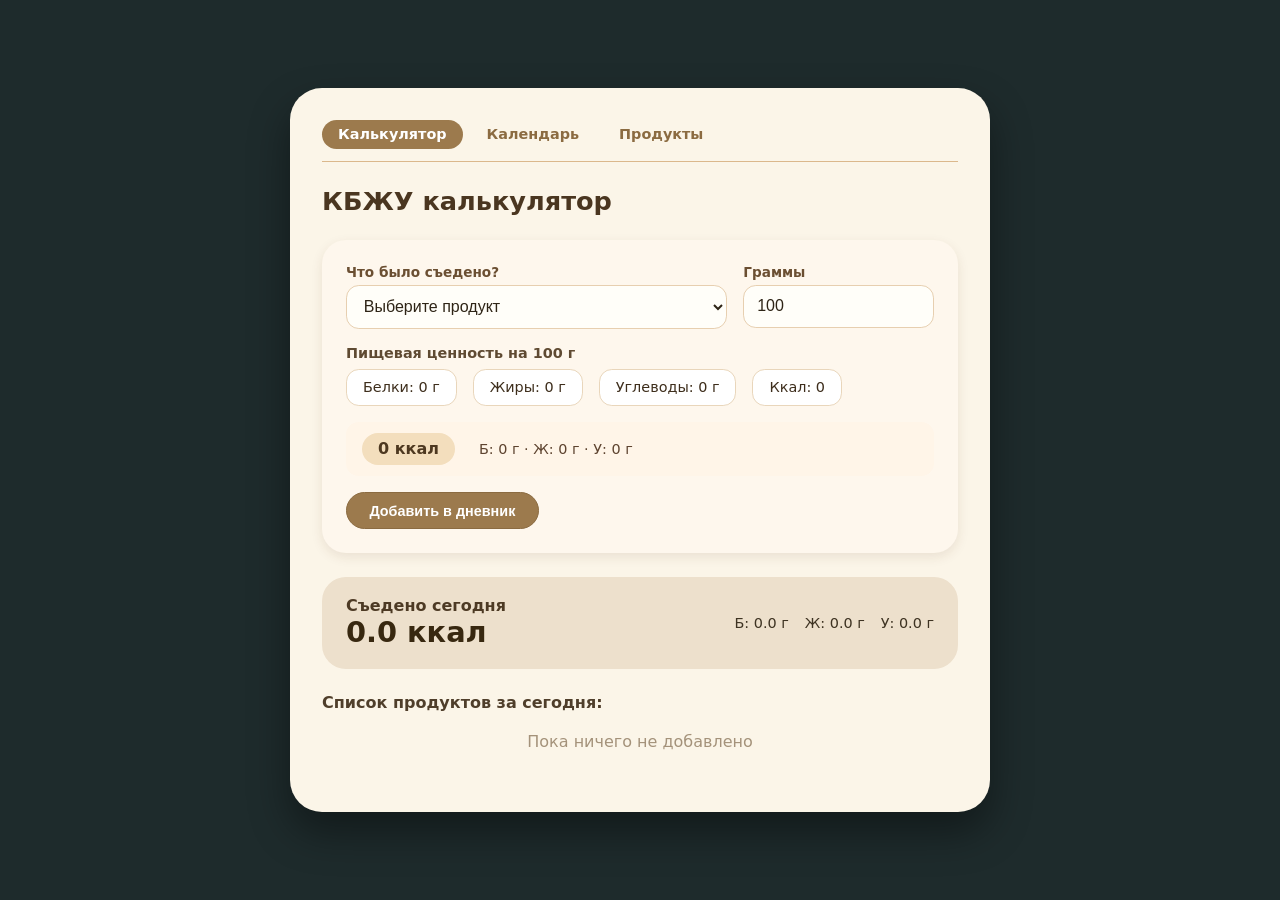
==== index.html @ faefd70e "Add files via upload" ====
﻿<!DOCTYPE html>
<html lang="ru">
<head>
    <meta charset="UTF-8">
    <meta name="viewport" content="width=device-width, initial-scale=1.0">
    <title>Калькулятор КБЖУ</title>
    <link rel="stylesheet" href="styles.css">
</head>
<body>
    <div class="card">
        <div class="nav">
            <a href="index.html" class="nav-link active">Калькулятор</a>
            <a href="calendar.html" class="nav-link">Календарь</a>
            <a href="products.html" class="nav-link">Продукты</a>
        </div>

        <h1>КБЖУ калькулятор</h1>

        <div class="input-panel">
            <div class="food-row">
                <div class="food-name">
                    <label>Что было съедено?</label>
                    <select id="foodSelect">
                        <option value="">Выберите продукт</option>
                    </select>
                </div>
                <div class="food-grams">
                    <label>Граммы</label>
                    <input type="number" id="gramsInput" placeholder="100" value="100" min="1" step="any">
                </div>
            </div>

            <div class="macro-section-title">Пищевая ценность на 100 г</div>
            <div class="macro-display">
                <div class="macro-item-display">
                    <span>Белки: </span><span id="proteinPer100">0</span> г
                </div>
                <div class="macro-item-display">
                    <span>Жиры: </span><span id="fatPer100">0</span> г
                </div>
                <div class="macro-item-display">
                    <span>Углеводы: </span><span id="carbsPer100">0</span> г
                </div>
                <div class="macro-item-display">
                    <span>Ккал: </span><span id="kcalPer100">0</span>
                </div>
            </div>

            <div class="current-calculation">
                <div class="kcal-badge">
                    <span id="calculatedKcal">0</span> ккал
                </div>
                <div class="macro-summary">
                    Б: <span id="calculatedProtein">0</span> г ·
                    Ж: <span id="calculatedFat">0</span> г ·
                    У: <span id="calculatedCarbs">0</span> г
                </div>
            </div>

            <div class="action-buttons">
                <button class="btn btn-primary" id="addFoodBtn">Добавить в дневник</button>
            </div>
        </div>

        <div class="summary">
            <div>
                <div class="summary-title">Съедено сегодня</div>
                <div class="total-kcal" id="totalKcalDisplay">0 ккал</div>
            </div>
            <div class="total-macros">
                <div>Б: <span id="totalProtein">0</span> г</div>
                <div>Ж: <span id="totalFat">0</span> г</div>
                <div>У: <span id="totalCarbs">0</span> г</div>
            </div>
        </div>

        <div class="history-title">Список продуктов за сегодня:</div>
        <div class="history-list" id="historyContainer">
            <div class="empty-history">Пока ничего не добавлено</div>
        </div>
    </div>

    <script src="script.js"></script>
</body>
</html>
---- styles.css ----
﻿* {
    margin: 0;
    padding: 0;
    box-sizing: border-box;
}

body {
    background: #1e2b2c;
    font-family: 'Segoe UI', Roboto, system-ui, sans-serif;
    min-height: 100vh;
    display: flex;
    justify-content: center;
    align-items: center;
    padding: 20px;
}

.card {
    max-width: 700px;
    width: 100%;
    background: #fbf5e8;
    border-radius: 2rem;
    box-shadow: 0 20px 40px rgba(0, 0, 0, 0.4);
    padding: 2rem;
}

.nav {
    display: flex;
    gap: 0.5rem;
    margin-bottom: 1.5rem;
    border-bottom: 1px solid #dbb88c;
    padding-bottom: 0.8rem;
}

.nav-link {
    text-decoration: none;
    color: #8b6b41;
    padding: 0.4rem 1rem;
    border-radius: 1.5rem;
    font-weight: 600;
    font-size: 0.9rem;
}

    .nav-link.active {
        background: #9c7a4d;
        color: white;
    }

    .nav-link:hover:not(.active) {
        background: #f4e5d2;
    }

h1 {
    font-size: 1.6rem;
    color: #4a3620;
    margin-bottom: 1.5rem;
}

.input-panel {
    background: #fef7ed;
    border-radius: 1.5rem;
    padding: 1.5rem;
    margin-bottom: 1.5rem;
    box-shadow: 0 4px 12px rgba(90, 50, 20, 0.1);
}

.food-row {
    display: flex;
    gap: 1rem;
    margin-bottom: 1rem;
}

.food-name {
    flex: 2;
}

.food-grams {
    flex: 1;
}

label {
    display: block;
    font-weight: 600;
    font-size: 0.85rem;
    color: #6b4f32;
    margin-bottom: 0.3rem;
}

input, select {
    background: #fffef9;
    border: 1px solid #e7cfb0;
    border-radius: 0.8rem;
    padding: 0.7rem 0.8rem;
    font-size: 1rem;
    width: 100%;
    outline: none;
    color: #2e2416;
}

select {
    cursor: pointer;
}

    input:focus, select:focus {
        border-color: #b28b5e;
        box-shadow: 0 0 0 2px rgba(180, 130, 70, 0.2);
    }

.macro-section-title {
    font-weight: 600;
    font-size: 0.9rem;
    color: #5f4a32;
    margin-bottom: 0.5rem;
}

.macro-display {
    display: flex;
    gap: 1rem;
    margin-bottom: 1rem;
    flex-wrap: wrap;
}

.macro-item-display {
    background: #ffffff;
    border-radius: 0.8rem;
    padding: 0.6rem 1rem;
    border: 1px solid #e9d6bb;
    font-size: 0.9rem;
    color: #3e2e1c;
}

.current-calculation {
    background: #fff5e8;
    border-radius: 0.8rem;
    padding: 0.7rem 1rem;
    margin: 1rem 0;
    display: flex;
    align-items: center;
    gap: 1.5rem;
}

.kcal-badge {
    background: #f3debd;
    border-radius: 2rem;
    padding: 0.4rem 1rem;
    font-weight: 700;
    color: #4d3820;
}

.macro-summary {
    font-size: 0.9rem;
    color: #5e4430;
}

.action-buttons {
    display: flex;
    gap: 0.8rem;
    margin-top: 1rem;
}

.btn {
    background: #faf3e9;
    border: 1px solid #c9aa7a;
    padding: 0.6rem 1.4rem;
    border-radius: 2rem;
    font-weight: 600;
    color: #4a3927;
    cursor: pointer;
    font-size: 0.9rem;
    white-space: nowrap;
}

.btn-primary {
    background: #9c7a4d;
    border-color: #8b6b41;
    color: white;
}

.btn:hover {
    background: #f4e5d2;
}

.btn-primary:hover {
    background: #b39260;
}

.summary {
    background: #ede0cc;
    border-radius: 1.5rem;
    padding: 1.2rem 1.5rem;
    display: flex;
    justify-content: space-between;
    align-items: center;
    margin-bottom: 1.5rem;
}

.summary-title {
    font-weight: 600;
    color: #4d3a24;
}

.total-kcal {
    font-size: 1.8rem;
    font-weight: 700;
    color: #382810;
}

.total-macros {
    display: flex;
    gap: 1rem;
    color: #3e3322;
    font-size: 0.9rem;
}

.history-title {
    font-weight: 600;
    color: #4f3e2a;
    margin-bottom: 0.5rem;
}

.history-list {
    max-height: 250px;
    overflow-y: auto;
    margin-bottom: 1rem;
}

.history-item {
    display: flex;
    justify-content: space-between;
    align-items: center;
    background: #fffbf5;
    border-radius: 0.8rem;
    padding: 0.5rem 1rem;
    margin-bottom: 0.4rem;
    border: 1px solid #e7d0ad;
    font-size: 0.9rem;
}

.empty-history {
    color: #a4927a;
    padding: 0.8rem;
    text-align: center;
}

.remove-btn {
    background: none;
    border: none;
    color: #aa6f4a;
    font-weight: bold;
    font-size: 1.1rem;
    cursor: pointer;
    padding: 0 0.3rem;
}

    .remove-btn:hover {
        color: #b34b2c;
    }

.calendar-controls {
    display: flex;
    align-items: center;
    gap: 0.5rem;
    margin-bottom: 1.5rem;
}

    .calendar-controls input[type="date"] {
        flex: 1;
        max-width: 200px;
    }

.product-form {
    display: flex;
    flex-direction: column;
    gap: 0.8rem;
}

.form-row {
    display: flex;
    flex-direction: column;
}

.form-row-inline {
    display: flex;
    gap: 0.8rem;
}

    .form-row-inline > div {
        flex: 1;
    }
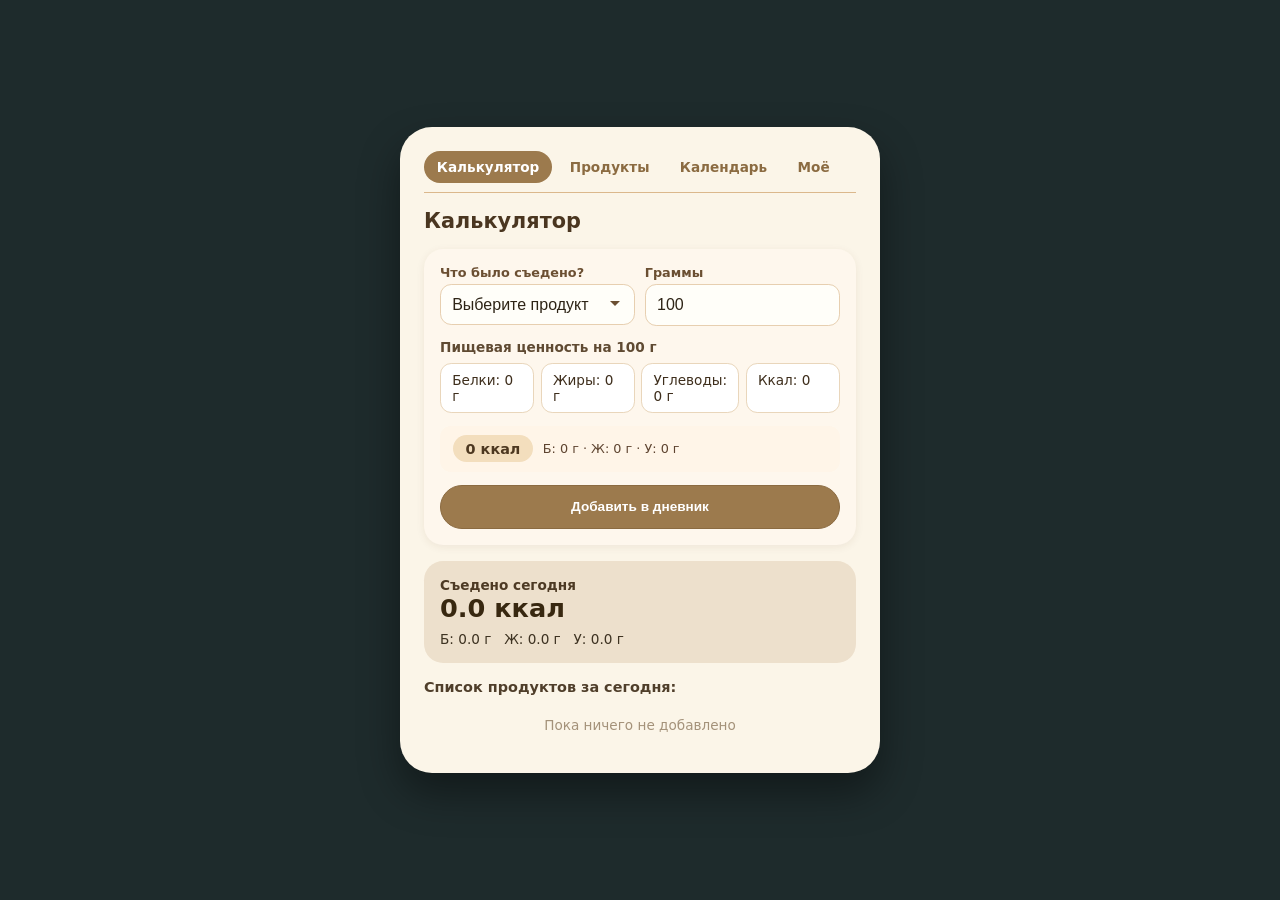
==== commit 3b9921b4: "Add files via upload" ====
--- a/index.html
+++ b/index.html
@@ -10,11 +10,12 @@
     <div class="card">
         <div class="nav">
             <a href="index.html" class="nav-link active">Калькулятор</a>
+            <a href="products.html" class="nav-link">Продукты</a>
             <a href="calendar.html" class="nav-link">Календарь</a>
-            <a href="products.html" class="nav-link">Продукты</a>
+            <a href="my.html" class="nav-link">Моё</a>
         </div>
 
-        <h1>КБЖУ калькулятор</h1>
+        <h1>Калькулятор</h1>
 
         <div class="input-panel">
             <div class="food-row">
@@ -62,10 +63,11 @@
             </div>
         </div>
 
-        <div class="summary">
+        <div class="summary" id="todaySummary">
             <div>
                 <div class="summary-title">Съедено сегодня</div>
                 <div class="total-kcal" id="totalKcalDisplay">0 ккал</div>
+                <div class="goal-indicator" id="goalIndicator" style="display:none;"></div>
             </div>
             <div class="total-macros">
                 <div>Б: <span id="totalProtein">0</span> г</div>
--- a/styles.css
+++ b/styles.css
@@ -2,42 +2,48 @@
     margin: 0;
     padding: 0;
     box-sizing: border-box;
+    -webkit-tap-highlight-color: transparent;
 }
 
 body {
     background: #1e2b2c;
-    font-family: 'Segoe UI', Roboto, system-ui, sans-serif;
+    font-family: 'Segoe UI', Roboto, system-ui, -apple-system, sans-serif;
     min-height: 100vh;
     display: flex;
     justify-content: center;
-    align-items: center;
-    padding: 20px;
+    align-items: flex-start;
+    padding: 0;
+    margin: 0;
 }
 
 .card {
-    max-width: 700px;
+    max-width: 100%;
     width: 100%;
+    min-height: 100vh;
     background: #fbf5e8;
-    border-radius: 2rem;
-    box-shadow: 0 20px 40px rgba(0, 0, 0, 0.4);
-    padding: 2rem;
+    padding: 1rem 1rem 2rem 1rem;
 }
 
 .nav {
     display: flex;
-    gap: 0.5rem;
-    margin-bottom: 1.5rem;
+    gap: 0.3rem;
+    margin-bottom: 1rem;
+    padding-bottom: 0.6rem;
     border-bottom: 1px solid #dbb88c;
-    padding-bottom: 0.8rem;
+    overflow-x: auto;
+    -webkit-overflow-scrolling: touch;
+    flex-wrap: nowrap;
 }
 
 .nav-link {
     text-decoration: none;
     color: #8b6b41;
-    padding: 0.4rem 1rem;
+    padding: 0.5rem 0.8rem;
     border-radius: 1.5rem;
     font-weight: 600;
-    font-size: 0.9rem;
+    font-size: 0.85rem;
+    white-space: nowrap;
+    flex-shrink: 0;
 }
 
     .nav-link.active {
@@ -45,58 +51,61 @@
         color: white;
     }
 
-    .nav-link:hover:not(.active) {
-        background: #f4e5d2;
-    }
-
 h1 {
-    font-size: 1.6rem;
+    font-size: 1.3rem;
     color: #4a3620;
-    margin-bottom: 1.5rem;
+    margin-bottom: 1rem;
 }
 
 .input-panel {
     background: #fef7ed;
-    border-radius: 1.5rem;
-    padding: 1.5rem;
-    margin-bottom: 1.5rem;
-    box-shadow: 0 4px 12px rgba(90, 50, 20, 0.1);
+    border-radius: 1.2rem;
+    padding: 1rem;
+    margin-bottom: 1rem;
+    box-shadow: 0 2px 8px rgba(90, 50, 20, 0.08);
 }
 
 .food-row {
     display: flex;
-    gap: 1rem;
-    margin-bottom: 1rem;
+    flex-direction: column;
+    gap: 0.6rem;
+    margin-bottom: 0.8rem;
 }
 
 .food-name {
-    flex: 2;
+    width: 100%;
 }
 
 .food-grams {
-    flex: 1;
+    width: 100%;
 }
 
 label {
     display: block;
     font-weight: 600;
-    font-size: 0.85rem;
+    font-size: 0.8rem;
     color: #6b4f32;
-    margin-bottom: 0.3rem;
+    margin-bottom: 0.2rem;
 }
 
 input, select {
     background: #fffef9;
     border: 1px solid #e7cfb0;
-    border-radius: 0.8rem;
-    padding: 0.7rem 0.8rem;
+    border-radius: 0.7rem;
+    padding: 0.7rem 0.7rem;
     font-size: 1rem;
     width: 100%;
     outline: none;
     color: #2e2416;
+    -webkit-appearance: none;
+    appearance: none;
 }
 
 select {
+    background-image: url("data:image/svg+xml,%3Csvg xmlns='http://www.w3.org/2000/svg' width='12' height='12' viewBox='0 0 12 12'%3E%3Cpath fill='%236b4f32' d='M6 8L1 3h10z'/%3E%3C/svg%3E");
+    background-repeat: no-repeat;
+    background-position: right 0.8rem center;
+    padding-right: 2rem;
     cursor: pointer;
 }
 
@@ -107,66 +116,74 @@
 
 .macro-section-title {
     font-weight: 600;
-    font-size: 0.9rem;
+    font-size: 0.85rem;
     color: #5f4a32;
     margin-bottom: 0.5rem;
 }
 
 .macro-display {
-    display: flex;
-    gap: 1rem;
-    margin-bottom: 1rem;
-    flex-wrap: wrap;
+    display: grid;
+    grid-template-columns: 1fr 1fr;
+    gap: 0.4rem;
+    margin-bottom: 0.8rem;
 }
 
 .macro-item-display {
     background: #ffffff;
-    border-radius: 0.8rem;
-    padding: 0.6rem 1rem;
+    border-radius: 0.7rem;
+    padding: 0.5rem 0.7rem;
     border: 1px solid #e9d6bb;
-    font-size: 0.9rem;
+    font-size: 0.85rem;
     color: #3e2e1c;
 }
 
 .current-calculation {
     background: #fff5e8;
-    border-radius: 0.8rem;
-    padding: 0.7rem 1rem;
-    margin: 1rem 0;
-    display: flex;
+    border-radius: 0.7rem;
+    padding: 0.6rem 0.8rem;
+    margin: 0.8rem 0;
+    display: flex;
+    flex-wrap: wrap;
     align-items: center;
-    gap: 1.5rem;
+    gap: 0.6rem;
 }
 
 .kcal-badge {
     background: #f3debd;
-    border-radius: 2rem;
-    padding: 0.4rem 1rem;
+    border-radius: 1.5rem;
+    padding: 0.35rem 0.8rem;
     font-weight: 700;
+    font-size: 0.9rem;
     color: #4d3820;
 }
 
 .macro-summary {
-    font-size: 0.9rem;
+    font-size: 0.8rem;
     color: #5e4430;
 }
 
 .action-buttons {
     display: flex;
-    gap: 0.8rem;
-    margin-top: 1rem;
+    gap: 0.5rem;
+    margin-top: 0.8rem;
 }
 
 .btn {
     background: #faf3e9;
     border: 1px solid #c9aa7a;
-    padding: 0.6rem 1.4rem;
-    border-radius: 2rem;
+    padding: 0.65rem 1rem;
+    border-radius: 1.5rem;
     font-weight: 600;
     color: #4a3927;
     cursor: pointer;
-    font-size: 0.9rem;
+    font-size: 0.85rem;
     white-space: nowrap;
+    flex: 1;
+    text-align: center;
+    min-height: 44px;
+    display: flex;
+    align-items: center;
+    justify-content: center;
 }
 
 .btn-primary {
@@ -175,102 +192,128 @@
     color: white;
 }
 
-.btn:hover {
-    background: #f4e5d2;
-}
-
-.btn-primary:hover {
-    background: #b39260;
+.btn:active {
+    opacity: 0.8;
+    transform: scale(0.97);
+}
+
+.btn-primary:active {
+    background: #8a6a3f;
 }
 
 .summary {
     background: #ede0cc;
-    border-radius: 1.5rem;
-    padding: 1.2rem 1.5rem;
-    display: flex;
-    justify-content: space-between;
-    align-items: center;
-    margin-bottom: 1.5rem;
+    border-radius: 1.2rem;
+    padding: 1rem;
+    display: flex;
+    flex-direction: column;
+    gap: 0.5rem;
+    margin-bottom: 1rem;
 }
 
 .summary-title {
     font-weight: 600;
+    font-size: 0.85rem;
     color: #4d3a24;
 }
 
 .total-kcal {
-    font-size: 1.8rem;
+    font-size: 1.6rem;
     font-weight: 700;
     color: #382810;
 }
 
 .total-macros {
     display: flex;
-    gap: 1rem;
+    gap: 0.8rem;
     color: #3e3322;
+    font-size: 0.85rem;
+    flex-wrap: wrap;
+}
+
+.history-title {
+    font-weight: 600;
     font-size: 0.9rem;
-}
-
-.history-title {
-    font-weight: 600;
     color: #4f3e2a;
-    margin-bottom: 0.5rem;
+    margin-bottom: 0.4rem;
 }
 
 .history-list {
-    max-height: 250px;
+    max-height: 300px;
     overflow-y: auto;
-    margin-bottom: 1rem;
+    -webkit-overflow-scrolling: touch;
 }
 
 .history-item {
     display: flex;
     justify-content: space-between;
-    align-items: center;
+    align-items: flex-start;
     background: #fffbf5;
-    border-radius: 0.8rem;
-    padding: 0.5rem 1rem;
+    border-radius: 0.7rem;
+    padding: 0.6rem 0.8rem;
     margin-bottom: 0.4rem;
     border: 1px solid #e7d0ad;
-    font-size: 0.9rem;
-}
+    font-size: 0.85rem;
+    gap: 0.5rem;
+}
+
+    .history-item small {
+        font-size: 0.75rem;
+        color: #6b5a44;
+    }
 
 .empty-history {
     color: #a4927a;
-    padding: 0.8rem;
+    padding: 1rem;
     text-align: center;
+    font-size: 0.85rem;
 }
 
 .remove-btn {
-    background: none;
+    background: #e74c3c;
     border: none;
-    color: #aa6f4a;
+    color: white;
     font-weight: bold;
-    font-size: 1.1rem;
+    font-size: 1rem;
     cursor: pointer;
-    padding: 0 0.3rem;
-}
-
-    .remove-btn:hover {
+    padding: 0.4rem 0.7rem;
+    min-height: 44px;
+    min-width: 44px;
+    display: flex;
+    align-items: center;
+    justify-content: center;
+    flex-shrink: 0;
+    border-radius: 0.6rem;
+}
+
+    .remove-btn:active {
         color: #b34b2c;
     }
 
 .calendar-controls {
     display: flex;
     align-items: center;
-    gap: 0.5rem;
-    margin-bottom: 1.5rem;
+    gap: 0.4rem;
+    margin-bottom: 1rem;
+    flex-wrap: wrap;
 }
 
     .calendar-controls input[type="date"] {
         flex: 1;
-        max-width: 200px;
+        min-width: 120px;
+        max-width: none;
+    }
+
+    .calendar-controls .btn {
+        flex: 0;
+        min-width: 44px;
+        padding: 0.65rem 0.8rem;
     }
 
 .product-form {
     display: flex;
     flex-direction: column;
-    gap: 0.8rem;
+    gap: 0.6rem;
 }
 
 .form-row {
@@ -280,9 +323,89 @@
 
 .form-row-inline {
     display: flex;
-    gap: 0.8rem;
+    gap: 0.5rem;
 }
 
     .form-row-inline > div {
         flex: 1;
     }
+
+hr {
+    border: 0.5px solid #ddc7a8;
+    margin: 0.8rem 0;
+}
+
+@media (min-width: 500px) {
+    body {
+        padding: 16px;
+        align-items: center;
+    }
+
+    .card {
+        max-width: 480px;
+        min-height: auto;
+        border-radius: 2rem;
+        box-shadow: 0 20px 40px rgba(0, 0, 0, 0.4);
+        padding: 1.5rem;
+    }
+
+    .food-row {
+        flex-direction: row;
+    }
+
+    .macro-display {
+        grid-template-columns: 1fr 1fr 1fr 1fr;
+    }
+}
+.progress-item {
+    margin-bottom: 0.8rem;
+}
+
+.progress-label {
+    font-weight: 600;
+    font-size: 0.8rem;
+    color: #5f4a32;
+    margin-bottom: 0.2rem;
+}
+
+.progress-bar-bg {
+    background: #e9d6bb;
+    border-radius: 1rem;
+    height: 14px;
+    overflow: hidden;
+}
+
+.progress-bar-fill {
+    height: 100%;
+    background: #27ae60;
+    border-radius: 1rem;
+    transition: width 0.3s ease;
+    max-width: 100%;
+}
+
+    .progress-bar-fill.protein-fill {
+        background: #3498db;
+    }
+
+    .progress-bar-fill.fat-fill {
+        background: #e67e22;
+    }
+
+    .progress-bar-fill.carbs-fill {
+        background: #9b59b6;
+    }
+
+.progress-text {
+    font-size: 0.75rem;
+    color: #6b5a44;
+    margin-top: 0.1rem;
+    text-align: right;
+}
+.goal-indicator {
+    font-size: 0.75rem;
+    font-weight: 700;
+    padding: 0.2rem 0.6rem;
+    border-radius: 1rem;
+    margin-top: 0.3rem;
+    display: inline-block;
+}
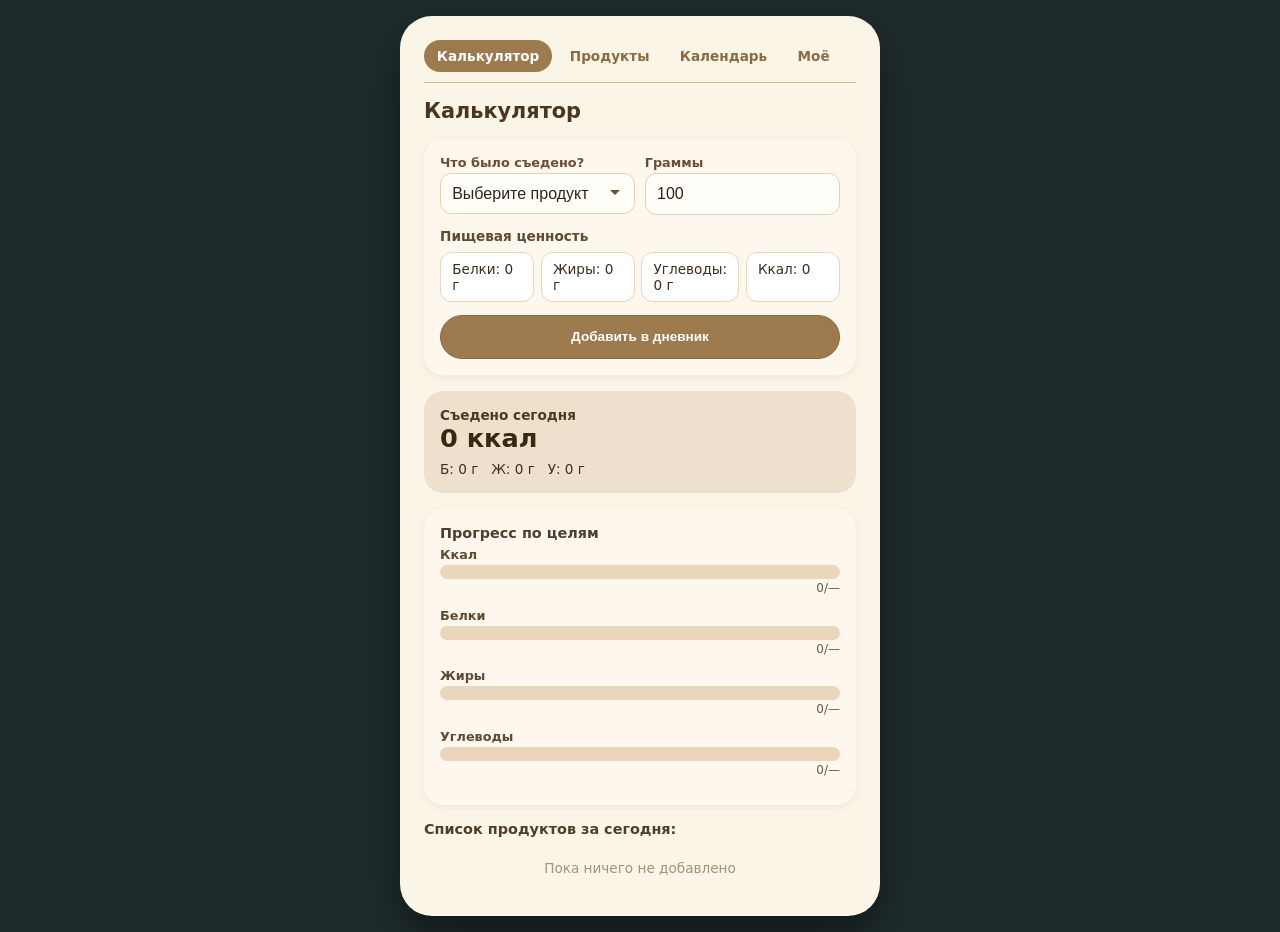
==== commit 00ccc973: "Update index.html" ====
--- a/index.html
+++ b/index.html
@@ -1,4 +1,4 @@
-﻿<!DOCTYPE html>
+<!DOCTYPE html>
 <html lang="ru">
 <head>
     <meta charset="UTF-8">
@@ -31,7 +31,7 @@
                 </div>
             </div>
 
-            <div class="macro-section-title">Пищевая ценность на 100 г</div>
+            <div class="macro-section-title">Пищевая ценность</div>
             <div class="macro-display">
                 <div class="macro-item-display">
                     <span>Белки: </span><span id="proteinPer100">0</span> г
@@ -44,17 +44,6 @@
                 </div>
                 <div class="macro-item-display">
                     <span>Ккал: </span><span id="kcalPer100">0</span>
-                </div>
-            </div>
-
-            <div class="current-calculation">
-                <div class="kcal-badge">
-                    <span id="calculatedKcal">0</span> ккал
-                </div>
-                <div class="macro-summary">
-                    Б: <span id="calculatedProtein">0</span> г ·
-                    Ж: <span id="calculatedFat">0</span> г ·
-                    У: <span id="calculatedCarbs">0</span> г
                 </div>
             </div>
 
@@ -76,6 +65,42 @@
             </div>
         </div>
 
+        <div class="input-panel progress-compact" id="progressPanel">
+            <div class="history-title">Прогресс по целям</div>
+
+            <div class="progress-item progress-item-sm">
+                <div class="progress-label">Ккал</div>
+                <div class="progress-bar-bg progress-bar-bg-sm">
+                    <div class="progress-bar-fill" id="kcalProgress" style="width:0%"></div>
+                </div>
+                <div class="progress-text"><span id="kcalProgressText">0</span>/<span id="goalKcalDisplay">—</span></div>
+            </div>
+
+            <div class="progress-item progress-item-sm">
+                <div class="progress-label">Белки</div>
+                <div class="progress-bar-bg progress-bar-bg-sm">
+                    <div class="progress-bar-fill protein-fill" id="proteinProgress" style="width:0%"></div>
+                </div>
+                <div class="progress-text"><span id="proteinProgressText">0</span>/<span id="goalProteinDisplay">—</span></div>
+            </div>
+
+            <div class="progress-item progress-item-sm">
+                <div class="progress-label">Жиры</div>
+                <div class="progress-bar-bg progress-bar-bg-sm">
+                    <div class="progress-bar-fill fat-fill" id="fatProgress" style="width:0%"></div>
+                </div>
+                <div class="progress-text"><span id="fatProgressText">0</span>/<span id="goalFatDisplay">—</span></div>
+            </div>
+
+            <div class="progress-item progress-item-sm">
+                <div class="progress-label">Углеводы</div>
+                <div class="progress-bar-bg progress-bar-bg-sm">
+                    <div class="progress-bar-fill carbs-fill" id="carbsProgress" style="width:0%"></div>
+                </div>
+                <div class="progress-text"><span id="carbsProgressText">0</span>/<span id="goalCarbsDisplay">—</span></div>
+            </div>
+        </div>
+
         <div class="history-title">Список продуктов за сегодня:</div>
         <div class="history-list" id="historyContainer">
             <div class="empty-history">Пока ничего не добавлено</div>
@@ -84,4 +109,4 @@
 
     <script src="script.js"></script>
 </body>
-</html>+</html>
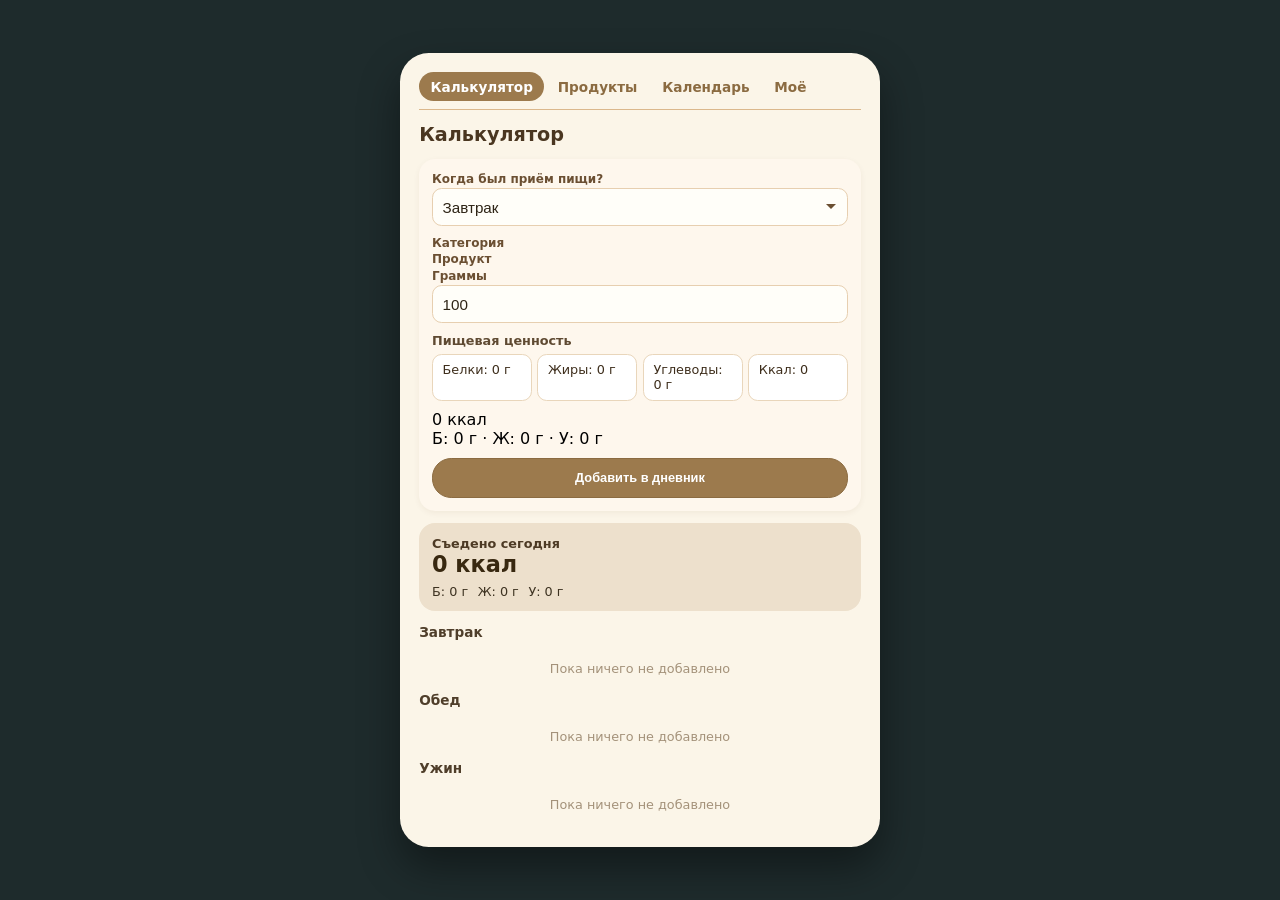
==== commit 78cb7a52: "Update index.html" ====
--- a/index.html
+++ b/index.html
@@ -20,11 +20,22 @@
         <div class="input-panel">
             <div class="food-row">
                 <div class="food-name">
-                    <label>Что было съедено?</label>
-                    <select id="foodSelect">
-                        <option value="">Выберите продукт</option>
+                    <label>Когда был приём пищи?</label>
+                    <select id="mealTypeSelect">
+                        <option value="breakfast">Завтрак</option>
+                        <option value="lunch">Обед</option>
+                        <option value="dinner">Ужин</option>
                     </select>
                 </div>
+            </div>
+
+            <label>Категория</label>
+            <div class="tabs" id="tabsContainer"></div>
+
+            <label>Продукт</label>
+            <div class="product-list" id="productList"></div>
+
+            <div class="food-row">
                 <div class="food-grams">
                     <label>Граммы</label>
                     <input type="number" id="gramsInput" placeholder="100" value="100" min="1" step="any">
@@ -47,6 +58,17 @@
                 </div>
             </div>
 
+            <div class="current-calculation">
+                <div class="kcal-badge">
+                    <span id="calculatedKcal">0</span> ккал
+                </div>
+                <div class="macro-summary">
+                    Б: <span id="calculatedProtein">0</span> г ·
+                    Ж: <span id="calculatedFat">0</span> г ·
+                    У: <span id="calculatedCarbs">0</span> г
+                </div>
+            </div>
+
             <div class="action-buttons">
                 <button class="btn btn-primary" id="addFoodBtn">Добавить в дневник</button>
             </div>
@@ -65,44 +87,50 @@
             </div>
         </div>
 
-        <div class="input-panel progress-compact" id="progressPanel">
+        <div class="input-panel" id="progressPanel" style="display:none;">
             <div class="history-title">Прогресс по целям</div>
-
-            <div class="progress-item progress-item-sm">
-                <div class="progress-label">Ккал</div>
-                <div class="progress-bar-bg progress-bar-bg-sm">
-                    <div class="progress-bar-fill" id="kcalProgress" style="width:0%"></div>
+            <div class="progress-item">
+                <div class="progress-label">Калории</div>
+                <div class="progress-bar-bg">
+                    <div class="progress-bar-fill" id="indexKcalProgress" style="width:0%"></div>
                 </div>
-                <div class="progress-text"><span id="kcalProgressText">0</span>/<span id="goalKcalDisplay">—</span></div>
+                <div class="progress-text"><span id="indexKcalProgressText">0</span> / <span id="indexGoalKcalDisplay">—</span> ккал</div>
             </div>
-
-            <div class="progress-item progress-item-sm">
+            <div class="progress-item">
                 <div class="progress-label">Белки</div>
-                <div class="progress-bar-bg progress-bar-bg-sm">
-                    <div class="progress-bar-fill protein-fill" id="proteinProgress" style="width:0%"></div>
+                <div class="progress-bar-bg">
+                    <div class="progress-bar-fill protein-fill" id="indexProteinProgress" style="width:0%"></div>
                 </div>
-                <div class="progress-text"><span id="proteinProgressText">0</span>/<span id="goalProteinDisplay">—</span></div>
+                <div class="progress-text"><span id="indexProteinProgressText">0</span> / <span id="indexGoalProteinDisplay">—</span> г</div>
             </div>
-
-            <div class="progress-item progress-item-sm">
+            <div class="progress-item">
                 <div class="progress-label">Жиры</div>
-                <div class="progress-bar-bg progress-bar-bg-sm">
-                    <div class="progress-bar-fill fat-fill" id="fatProgress" style="width:0%"></div>
+                <div class="progress-bar-bg">
+                    <div class="progress-bar-fill fat-fill" id="indexFatProgress" style="width:0%"></div>
                 </div>
-                <div class="progress-text"><span id="fatProgressText">0</span>/<span id="goalFatDisplay">—</span></div>
+                <div class="progress-text"><span id="indexFatProgressText">0</span> / <span id="indexGoalFatDisplay">—</span> г</div>
             </div>
-
-            <div class="progress-item progress-item-sm">
+            <div class="progress-item">
                 <div class="progress-label">Углеводы</div>
-                <div class="progress-bar-bg progress-bar-bg-sm">
-                    <div class="progress-bar-fill carbs-fill" id="carbsProgress" style="width:0%"></div>
+                <div class="progress-bar-bg">
+                    <div class="progress-bar-fill carbs-fill" id="indexCarbsProgress" style="width:0%"></div>
                 </div>
-                <div class="progress-text"><span id="carbsProgressText">0</span>/<span id="goalCarbsDisplay">—</span></div>
+                <div class="progress-text"><span id="indexCarbsProgressText">0</span> / <span id="indexGoalCarbsDisplay">—</span> г</div>
             </div>
         </div>
 
-        <div class="history-title">Список продуктов за сегодня:</div>
-        <div class="history-list" id="historyContainer">
+        <div class="history-title">Завтрак</div>
+        <div class="history-list" id="breakfastContainer">
+            <div class="empty-history">Пока ничего не добавлено</div>
+        </div>
+
+        <div class="history-title">Обед</div>
+        <div class="history-list" id="lunchContainer">
+            <div class="empty-history">Пока ничего не добавлено</div>
+        </div>
+
+        <div class="history-title">Ужин</div>
+        <div class="history-list" id="dinnerContainer">
             <div class="empty-history">Пока ничего не добавлено</div>
         </div>
     </div>
--- a/styles.css
+++ b/styles.css
@@ -1,4 +1,4 @@
-﻿* {
+* {
     margin: 0;
     padding: 0;
     box-sizing: border-box;
@@ -21,14 +21,14 @@
     width: 100%;
     min-height: 100vh;
     background: #fbf5e8;
-    padding: 1rem 1rem 2rem 1rem;
+    padding: 0.8rem 0.8rem 2rem 0.8rem;
 }
 
 .nav {
     display: flex;
-    gap: 0.3rem;
-    margin-bottom: 1rem;
-    padding-bottom: 0.6rem;
+    gap: 0.15rem;
+    margin-bottom: 0.8rem;
+    padding-bottom: 0.5rem;
     border-bottom: 1px solid #dbb88c;
     overflow-x: auto;
     -webkit-overflow-scrolling: touch;
@@ -38,10 +38,10 @@
 .nav-link {
     text-decoration: none;
     color: #8b6b41;
-    padding: 0.5rem 0.8rem;
-    border-radius: 1.5rem;
-    font-weight: 600;
-    font-size: 0.85rem;
+    padding: 0.4rem 0.55rem;
+    border-radius: 1.2rem;
+    font-weight: 600;
+    font-size: 0.8rem;
     white-space: nowrap;
     flex-shrink: 0;
 }
@@ -52,24 +52,24 @@
     }
 
 h1 {
-    font-size: 1.3rem;
+    font-size: 1.2rem;
     color: #4a3620;
-    margin-bottom: 1rem;
+    margin-bottom: 0.8rem;
 }
 
 .input-panel {
     background: #fef7ed;
-    border-radius: 1.2rem;
-    padding: 1rem;
-    margin-bottom: 1rem;
-    box-shadow: 0 2px 8px rgba(90, 50, 20, 0.08);
+    border-radius: 1rem;
+    padding: 0.8rem;
+    margin-bottom: 0.8rem;
+    box-shadow: 0 2px 6px rgba(90, 50, 20, 0.06);
 }
 
 .food-row {
     display: flex;
     flex-direction: column;
-    gap: 0.6rem;
-    margin-bottom: 0.8rem;
+    gap: 0.5rem;
+    margin-bottom: 0.6rem;
 }
 
 .food-name {
@@ -83,17 +83,26 @@
 label {
     display: block;
     font-weight: 600;
-    font-size: 0.8rem;
+    font-size: 0.75rem;
     color: #6b4f32;
-    margin-bottom: 0.2rem;
+    margin-bottom: 0.15rem;
+}
+
+.label-small {
+    font-size: 0.65rem;
+    font-weight: 400;
+    color: #8b7655;
+    display: block;
+    margin-top: -0.1rem;
+    margin-bottom: 0.3rem;
 }
 
 input, select {
     background: #fffef9;
     border: 1px solid #e7cfb0;
-    border-radius: 0.7rem;
-    padding: 0.7rem 0.7rem;
-    font-size: 1rem;
+    border-radius: 0.6rem;
+    padding: 0.6rem 0.6rem;
+    font-size: 0.95rem;
     width: 100%;
     outline: none;
     color: #2e2416;
@@ -104,83 +113,58 @@
 select {
     background-image: url("data:image/svg+xml,%3Csvg xmlns='http://www.w3.org/2000/svg' width='12' height='12' viewBox='0 0 12 12'%3E%3Cpath fill='%236b4f32' d='M6 8L1 3h10z'/%3E%3C/svg%3E");
     background-repeat: no-repeat;
-    background-position: right 0.8rem center;
-    padding-right: 2rem;
+    background-position: right 0.6rem center;
+    padding-right: 1.8rem;
     cursor: pointer;
 }
 
     input:focus, select:focus {
         border-color: #b28b5e;
-        box-shadow: 0 0 0 2px rgba(180, 130, 70, 0.2);
+        box-shadow: 0 0 0 2px rgba(180, 130, 70, 0.15);
     }
 
 .macro-section-title {
     font-weight: 600;
-    font-size: 0.85rem;
+    font-size: 0.8rem;
     color: #5f4a32;
-    margin-bottom: 0.5rem;
+    margin-bottom: 0.4rem;
 }
 
 .macro-display {
     display: grid;
     grid-template-columns: 1fr 1fr;
-    gap: 0.4rem;
-    margin-bottom: 0.8rem;
+    gap: 0.35rem;
+    margin-bottom: 0.6rem;
 }
 
 .macro-item-display {
     background: #ffffff;
-    border-radius: 0.7rem;
-    padding: 0.5rem 0.7rem;
+    border-radius: 0.6rem;
+    padding: 0.45rem 0.6rem;
     border: 1px solid #e9d6bb;
-    font-size: 0.85rem;
+    font-size: 0.8rem;
     color: #3e2e1c;
 }
 
-.current-calculation {
-    background: #fff5e8;
-    border-radius: 0.7rem;
-    padding: 0.6rem 0.8rem;
-    margin: 0.8rem 0;
-    display: flex;
-    flex-wrap: wrap;
-    align-items: center;
-    gap: 0.6rem;
-}
-
-.kcal-badge {
-    background: #f3debd;
-    border-radius: 1.5rem;
-    padding: 0.35rem 0.8rem;
-    font-weight: 700;
-    font-size: 0.9rem;
-    color: #4d3820;
-}
-
-.macro-summary {
-    font-size: 0.8rem;
-    color: #5e4430;
-}
-
 .action-buttons {
     display: flex;
-    gap: 0.5rem;
-    margin-top: 0.8rem;
+    gap: 0.4rem;
+    margin-top: 0.6rem;
 }
 
 .btn {
     background: #faf3e9;
     border: 1px solid #c9aa7a;
-    padding: 0.65rem 1rem;
-    border-radius: 1.5rem;
+    padding: 0.55rem 0.8rem;
+    border-radius: 1.2rem;
     font-weight: 600;
     color: #4a3927;
     cursor: pointer;
-    font-size: 0.85rem;
+    font-size: 0.8rem;
     white-space: nowrap;
     flex: 1;
     text-align: center;
-    min-height: 44px;
+    min-height: 40px;
     display: flex;
     align-items: center;
     justify-content: center;
@@ -197,49 +181,45 @@
     transform: scale(0.97);
 }
 
-.btn-primary:active {
-    background: #8a6a3f;
-}
-
 .summary {
     background: #ede0cc;
-    border-radius: 1.2rem;
-    padding: 1rem;
+    border-radius: 1rem;
+    padding: 0.8rem;
     display: flex;
     flex-direction: column;
-    gap: 0.5rem;
-    margin-bottom: 1rem;
+    gap: 0.4rem;
+    margin-bottom: 0.8rem;
 }
 
 .summary-title {
     font-weight: 600;
-    font-size: 0.85rem;
+    font-size: 0.8rem;
     color: #4d3a24;
 }
 
 .total-kcal {
-    font-size: 1.6rem;
+    font-size: 1.4rem;
     font-weight: 700;
     color: #382810;
 }
 
 .total-macros {
     display: flex;
-    gap: 0.8rem;
+    gap: 0.6rem;
     color: #3e3322;
+    font-size: 0.8rem;
+    flex-wrap: wrap;
+}
+
+.history-title {
+    font-weight: 600;
     font-size: 0.85rem;
-    flex-wrap: wrap;
-}
-
-.history-title {
-    font-weight: 600;
-    font-size: 0.9rem;
     color: #4f3e2a;
-    margin-bottom: 0.4rem;
+    margin-bottom: 0.3rem;
 }
 
 .history-list {
-    max-height: 300px;
+    max-height: 280px;
     overflow-y: auto;
     -webkit-overflow-scrolling: touch;
 }
@@ -247,73 +227,111 @@
 .history-item {
     display: flex;
     justify-content: space-between;
-    align-items: flex-start;
+    align-items: center;
     background: #fffbf5;
-    border-radius: 0.7rem;
-    padding: 0.6rem 0.8rem;
-    margin-bottom: 0.4rem;
+    border-radius: 0.6rem;
+    padding: 0.5rem 0.7rem;
+    margin-bottom: 0.35rem;
     border: 1px solid #e7d0ad;
-    font-size: 0.85rem;
-    gap: 0.5rem;
-}
-
-    .history-item small {
-        font-size: 0.75rem;
+    font-size: 0.8rem;
+    gap: 0.4rem;
+}
+
+.history-item-info {
+    flex: 1;
+    min-width: 0;
+}
+
+    .history-item-info strong {
+        font-size: 0.85rem;
+    }
+
+    .history-item-info small {
+        font-size: 0.7rem;
         color: #6b5a44;
     }
+
+.history-item-macros {
+    font-size: 0.7rem;
+    color: #5e4430;
+}
 
 .empty-history {
     color: #a4927a;
     padding: 1rem;
     text-align: center;
-    font-size: 0.85rem;
+    font-size: 0.8rem;
 }
 
 .remove-btn {
     background: #e74c3c;
     border: none;
     color: white;
-    font-weight: bold;
-    font-size: 1rem;
+    font-weight: 400;
+    font-size: 1.1rem;
     cursor: pointer;
-    padding: 0.4rem 0.7rem;
     min-height: 44px;
     min-width: 44px;
     display: flex;
     align-items: center;
     justify-content: center;
     flex-shrink: 0;
-    border-radius: 0.6rem;
-}
+    border-radius: 0.5rem;
+    line-height: 1;
+    position: relative;
+}
+
+    .remove-btn::before {
+        content: '\2715';
+        font-size: 1rem;
+        color: white;
+        font-weight: 300;
+    }
 
     .remove-btn:active {
-        color: #b34b2c;
+        background: #c0392b;
     }
 
 .calendar-controls {
     display: flex;
     align-items: center;
-    gap: 0.4rem;
-    margin-bottom: 1rem;
-    flex-wrap: wrap;
+    gap: 0.3rem;
+    margin-bottom: 0.8rem;
 }
 
     .calendar-controls input[type="date"] {
         flex: 1;
-        min-width: 120px;
-        max-width: none;
-    }
-
-    .calendar-controls .btn {
-        flex: 0;
-        min-width: 44px;
-        padding: 0.65rem 0.8rem;
-    }
+        min-width: 80px;
+        max-width: 120px;
+        padding: 0.45rem 0.3rem;
+        font-size: 0.8rem;
+    }
+
+.btn-circle {
+    flex: 0;
+    min-width: 36px;
+    width: 36px;
+    height: 36px;
+    padding: 0;
+    border-radius: 50%;
+    font-size: 0.9rem;
+    display: flex;
+    align-items: center;
+    justify-content: center;
+}
+
+.btn-today {
+    flex: 0;
+    padding: 0.45rem 0.7rem;
+    font-size: 0.75rem;
+    min-height: 36px;
+    white-space: nowrap;
+}
 
 .product-form {
     display: flex;
     flex-direction: column;
-    gap: 0.6rem;
+    gap: 0.5rem;
 }
 
 .form-row {
@@ -323,7 +341,7 @@
 
 .form-row-inline {
     display: flex;
-    gap: 0.5rem;
+    gap: 0.4rem;
 }
 
     .form-row-inline > div {
@@ -332,8 +350,109 @@
 
 hr {
     border: 0.5px solid #ddc7a8;
-    margin: 0.8rem 0;
-}
+    margin: 0.6rem 0;
+}
+
+.goal-indicator {
+    font-size: 0.7rem;
+    font-weight: 700;
+    padding: 0.15rem 0.5rem;
+    border-radius: 0.8rem;
+    margin-top: 0.2rem;
+    display: inline-block;
+}
+
+.progress-item {
+    margin-bottom: 0.6rem;
+}
+
+.progress-label {
+    font-weight: 600;
+    font-size: 0.75rem;
+    color: #5f4a32;
+    margin-bottom: 0.15rem;
+}
+
+.progress-bar-bg {
+    background: #e9d6bb;
+    border-radius: 0.8rem;
+    height: 12px;
+    overflow: hidden;
+}
+
+.progress-bar-fill {
+    height: 100%;
+    background: #27ae60;
+    border-radius: 0.8rem;
+    transition: width 0.3s ease;
+    max-width: 100%;
+}
+
+    .progress-bar-fill.protein-fill {
+        background: #3498db;
+    }
+
+    .progress-bar-fill.fat-fill {
+        background: #e67e22;
+    }
+
+    .progress-bar-fill.carbs-fill {
+        background: #9b59b6;
+    }
+
+.progress-text {
+    font-size: 0.7rem;
+    color: #6b5a44;
+    margin-top: 0.1rem;
+    text-align: right;
+}
+
+.week-header {
+    display: flex;
+    justify-content: space-between;
+    align-items: center;
+    margin-bottom: 0.3rem;
+}
+
+    .week-header .history-title {
+        margin-bottom: 0;
+    }
+
+.week-nav {
+    display: flex;
+    gap: 0.3rem;
+}
+
+.btn-circle-sm {
+    flex: 0;
+    min-width: 30px;
+    width: 30px;
+    height: 30px;
+    padding: 0;
+    border-radius: 50%;
+    font-size: 0.8rem;
+    display: flex;
+    align-items: center;
+    justify-content: center;
+}
+
+.week-range {
+    font-size: 0.7rem;
+    color: #6b5a44;
+    margin-bottom: 0.4rem;
+    text-align: center;
+}
+.progress-compact {
+    padding: 0.6rem 0.8rem;
+}
+
+.progress-item-sm {
+    margin-bottom: 0.3rem;
+}
+
+.progress-bar-bg-sm {
+    height: 8px;
+} 
 
 @media (min-width: 500px) {
     body {
@@ -344,9 +463,9 @@
     .card {
         max-width: 480px;
         min-height: auto;
-        border-radius: 2rem;
+        border-radius: 1.8rem;
         box-shadow: 0 20px 40px rgba(0, 0, 0, 0.4);
-        padding: 1.5rem;
+        padding: 1.2rem;
     }
 
     .food-row {
@@ -356,56 +475,9 @@
     .macro-display {
         grid-template-columns: 1fr 1fr 1fr 1fr;
     }
-}
-.progress-item {
-    margin-bottom: 0.8rem;
-}
-
-.progress-label {
-    font-weight: 600;
-    font-size: 0.8rem;
-    color: #5f4a32;
-    margin-bottom: 0.2rem;
-}
-
-.progress-bar-bg {
-    background: #e9d6bb;
-    border-radius: 1rem;
-    height: 14px;
-    overflow: hidden;
-}
-
-.progress-bar-fill {
-    height: 100%;
-    background: #27ae60;
-    border-radius: 1rem;
-    transition: width 0.3s ease;
-    max-width: 100%;
-}
-
-    .progress-bar-fill.protein-fill {
-        background: #3498db;
-    }
-
-    .progress-bar-fill.fat-fill {
-        background: #e67e22;
-    }
-
-    .progress-bar-fill.carbs-fill {
-        background: #9b59b6;
-    }
-
-.progress-text {
-    font-size: 0.75rem;
-    color: #6b5a44;
-    margin-top: 0.1rem;
-    text-align: right;
-}
-.goal-indicator {
-    font-size: 0.75rem;
-    font-weight: 700;
-    padding: 0.2rem 0.6rem;
-    border-radius: 1rem;
-    margin-top: 0.3rem;
-    display: inline-block;
-}+
+    .nav-link {
+        padding: 0.4rem 0.7rem;
+        font-size: 0.85rem;
+    }
+}
